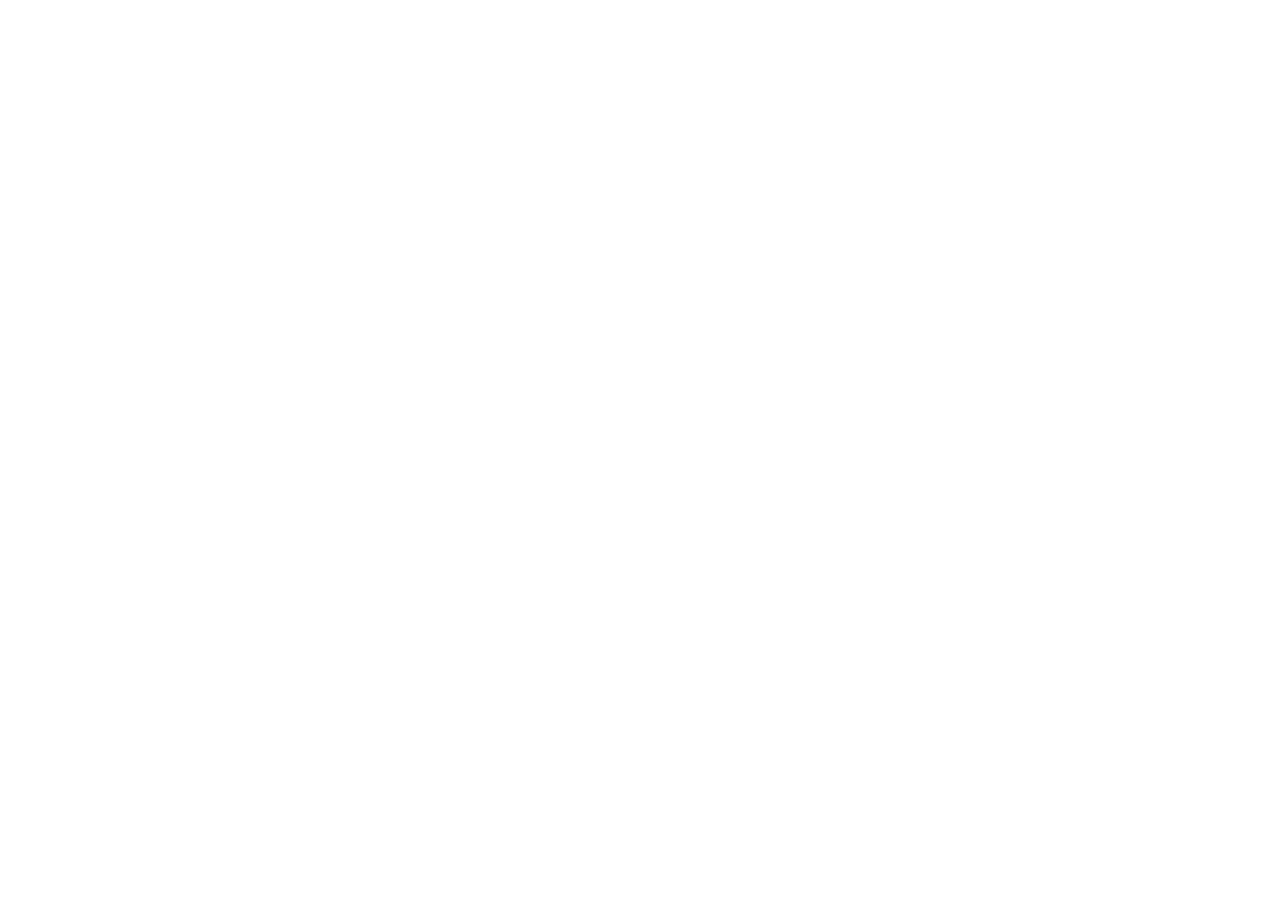
==== design/desktop/index.html @ 89972056 "Add index.html and style.css files" ====
<!DOCTYPE html>
<html lang="en">
<head>
    <meta charset="UTF-8">
    <meta name="viewport" content="width=device-width, initial-scale=1.0">
    <title>Document</title>
</head>
<body>

    
    
</body>
</html>
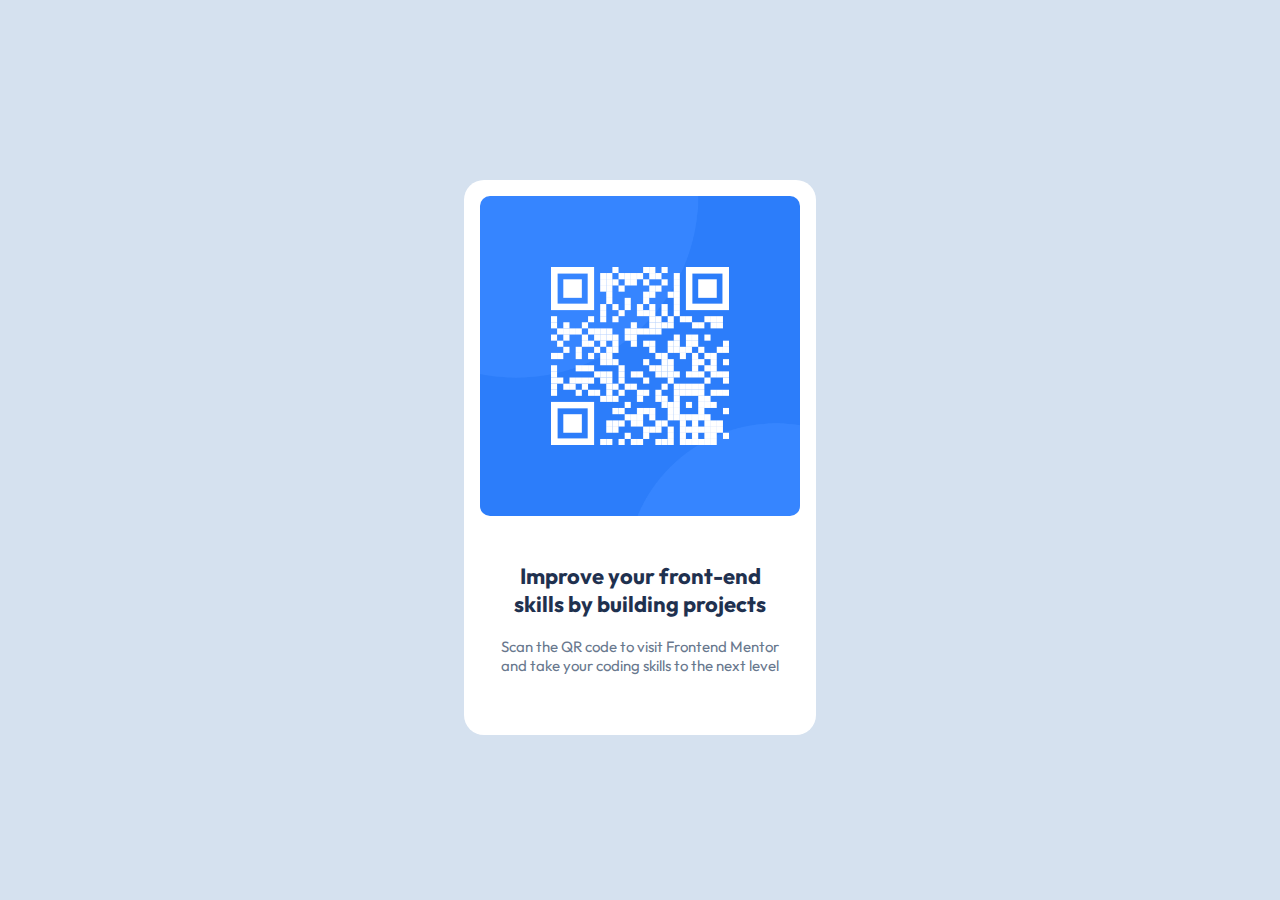
==== commit a30fd56e: "Add content to desktop-qr" ====
--- a/design/desktop/index.html
+++ b/design/desktop/index.html
@@ -4,10 +4,18 @@
     <meta charset="UTF-8">
     <meta name="viewport" content="width=device-width, initial-scale=1.0">
     <title>Document</title>
+    <link rel="stylesheet" href="style.css">
+    <link rel="preconnect" href="https://fonts.googleapis.com">
+<link rel="preconnect" href="https://fonts.gstatic.com" crossorigin>
+<link href="https://fonts.googleapis.com/css2?family=Outfit:wght@100..900&display=swap" rel="stylesheet">
 </head>
 <body>
-
-    
-    
+    <div>
+        <img src="/images/image-qr-code.png" alt="qr-code">
+        <section>
+        <h2>Improve your front-end skills by building projects</h2>
+        <p>Scan the QR code to visit Frontend Mentor and take your coding skills to the next level</p>
+        </section>
+    </div>  
 </body>
 </html>--- a/design/desktop/style.css
+++ b/design/desktop/style.css
@@ -0,0 +1,39 @@
+body {
+    background-color: #D5E1EF;
+
+}
+
+div {
+    margin: auto;
+    margin-top: 20vh;
+    width: 320px;
+    height: 499px;
+    background-color: #fff;
+    padding: 16px 16px 40px 16px;
+    border-radius: 20px;
+}
+
+section {
+    width: 288px;
+    height: 131px;
+    padding: 24px 16px 16px 16px;
+    text-align: center;
+
+}
+
+img {
+    width: 100%;
+    border-radius: 10px;
+}
+
+h2 {
+    font-size: 22px;
+    color: #1F314F;
+    font-family: 'Outfit';
+}
+
+p {
+    font-size: 15px;
+    color: #68778D;
+    font-family: 'Outfit';
+}